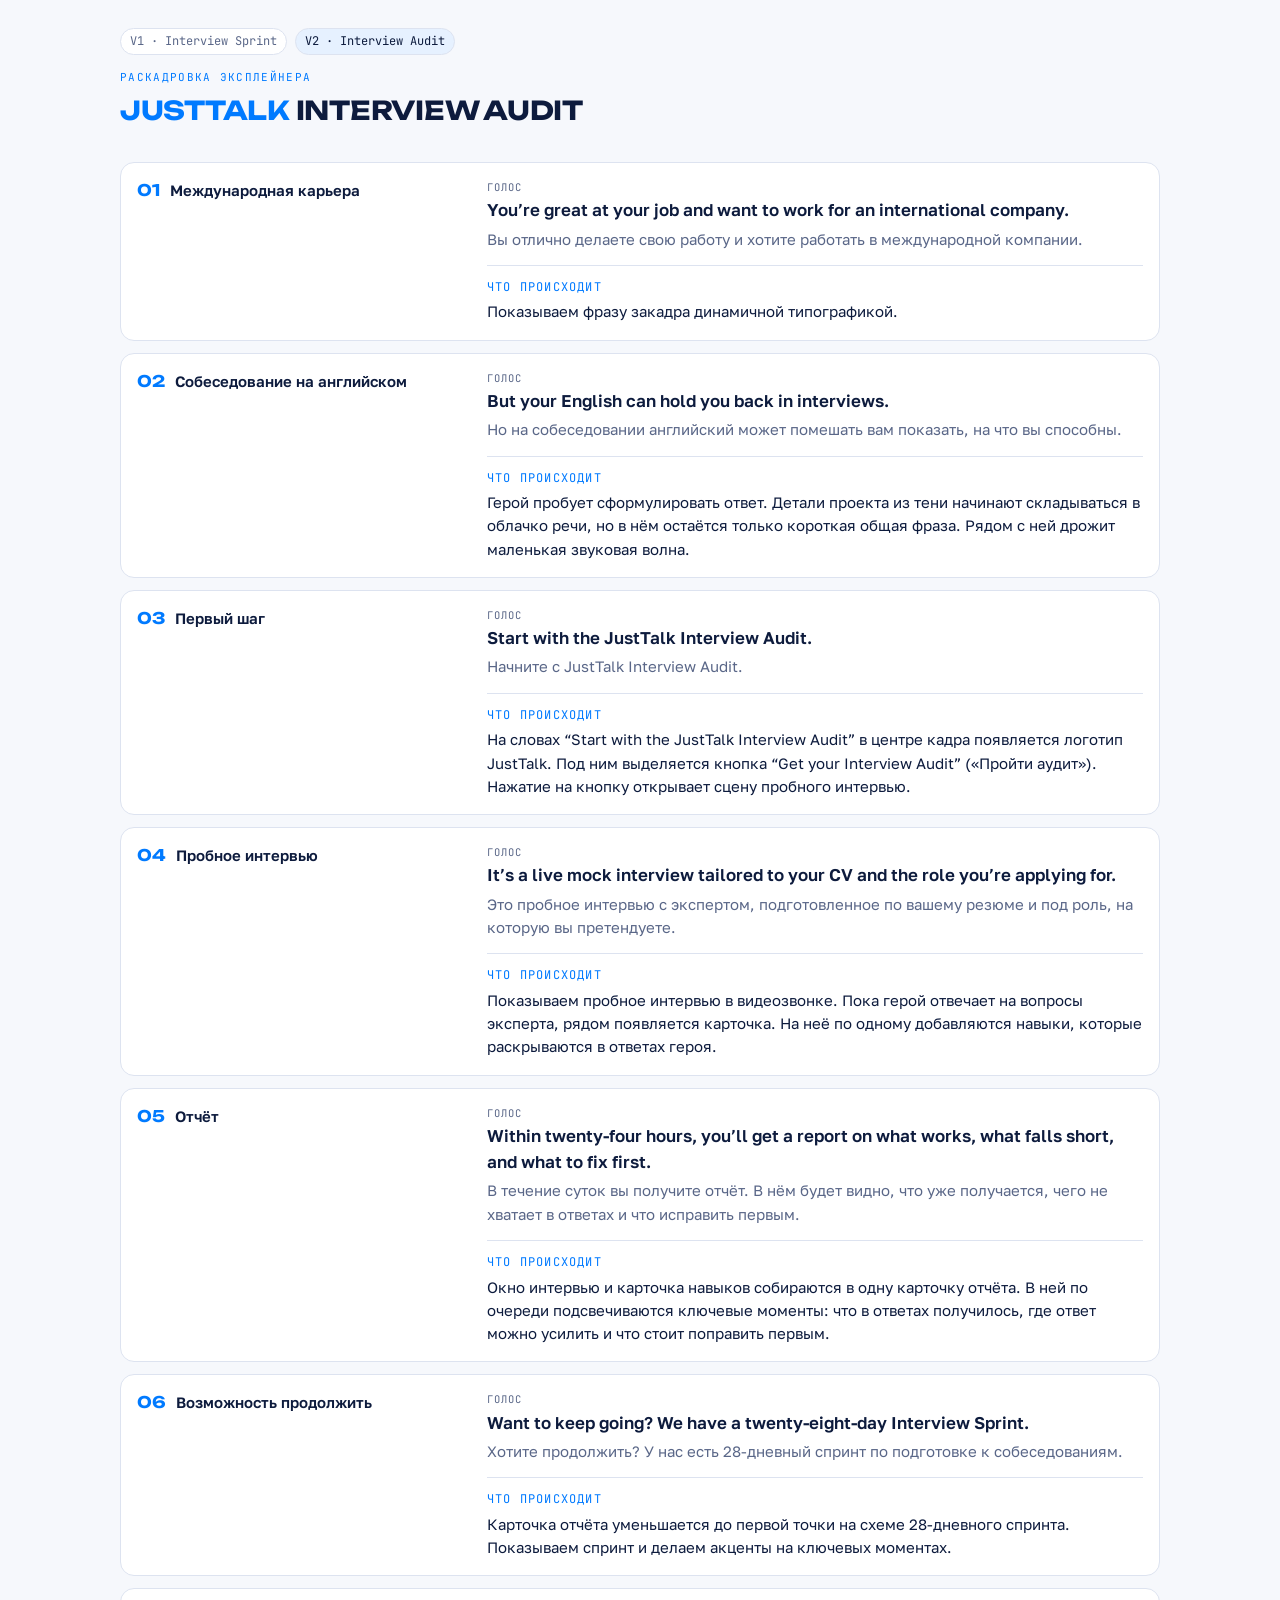
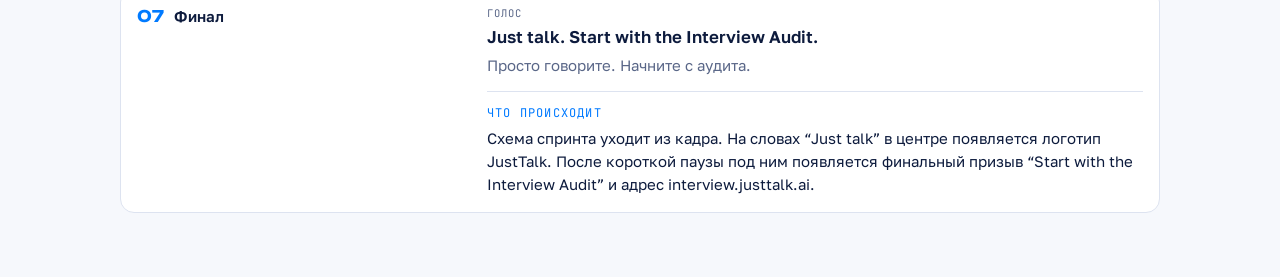
==== v2/index.html @ e2bbbdbb "Keep the original opening with a typography-only direction" ====
<!doctype html>
<html lang="ru">
<head>
  <meta charset="utf-8">
  <meta name="viewport" content="width=device-width, initial-scale=1">
  <meta name="description" content="Вторая версия раскадровки эксплейнера JustTalk Interview Audit. Семь сцен с закадром, переводом и описанием действия в кадре.">
  <title>JustTalk Interview Audit · Раскадровка V2</title>
  <link rel="icon" href="../favicon.svg" type="image/svg+xml">
  <link rel="apple-touch-icon" href="../apple-touch-icon.png">
  <link rel="preconnect" href="https://fonts.googleapis.com">
  <link rel="preconnect" href="https://fonts.gstatic.com" crossorigin>
  <link rel="stylesheet" href="https://fonts.googleapis.com/css2?family=Unbounded:wght@500;700&amp;family=Golos+Text:wght@400;500;600&amp;family=JetBrains+Mono:wght@400;600&amp;display=swap">
  <link rel="stylesheet" href="../styles.css">
  <style>
    header.top { margin-bottom: 32px; }
    .versions { display: flex; flex-wrap: wrap; gap: 8px; }
    .versions a { text-decoration: none; }
    .versions a:hover { color: var(--brand); text-decoration: underline; }
    .versions [aria-current="page"] { background: var(--brand-soft); color: var(--ink); }
    .versions a:focus-visible { outline: 2px solid var(--brand); outline-offset: 3px; }
    .scene { grid-template-columns: minmax(200px, 1fr) minmax(0, 2fr); }
    .scene .tc .name { display: block; font-family: var(--body); font-size: 15px; }
    .vo { font-size: 17px; }
    .ru { font-size: 15px; margin-top: 4px; }
    .action { display: grid; gap: 4px; margin-top: 14px; border-top: 1px solid var(--line); padding-top: 12px; }
    .action .lbl { color: var(--brand); font-size: 12px; margin-bottom: 0; }
    @media (max-width: 640px) {
      .scene { grid-template-columns: 1fr; gap: 10px; }
    }
  </style>
</head>
<body>
  <div class="wrap">
    <header class="top">
      <nav class="versions" aria-label="Версии раскадровки">
        <a class="chip" href="../index.html">V1 · Interview Sprint</a>
        <span class="chip" aria-current="page">V2 · Interview Audit</span>
      </nav>
      <div class="title">
        <p class="eyebrow">Раскадровка эксплейнера</p>
        <h1><span class="accent">JUSTTALK</span> INTERVIEW AUDIT</h1>
      </div>
    </header>

    <main class="scenes" aria-label="Сцены и закадровый текст">
      <article class="scene">
        <div class="tc"><span class="n">01</span><h2 class="name">Международная карьера</h2></div>
        <div>
          <p class="lbl">Голос</p>
          <p class="vo" lang="en">You’re great at your job and want to work for an international company.</p>
          <p class="ru">Вы отлично делаете свою работу и хотите работать в международной компании.</p>
          <div class="action">
            <p class="lbl">Что происходит</p>
            <p>Показываем фразу закадра динамичной типографикой.</p>
          </div>
        </div>
      </article>
      <article class="scene">
        <div class="tc"><span class="n">02</span><h2 class="name">Собеседование на английском</h2></div>
        <div>
          <p class="lbl">Голос</p>
          <p class="vo" lang="en">But your English can hold you back in interviews.</p>
          <p class="ru">Но на собеседовании английский может помешать вам показать, на что вы способны.</p>
          <div class="action">
            <p class="lbl">Что происходит</p>
            <p>Герой пробует сформулировать ответ. Детали проекта из тени начинают складываться в облачко речи, но в нём остаётся только короткая общая фраза. Рядом с ней дрожит маленькая звуковая волна.</p>
          </div>
        </div>
      </article>
      <article class="scene">
        <div class="tc"><span class="n">03</span><h2 class="name">Первый шаг</h2></div>
        <div>
          <p class="lbl">Голос</p>
          <p class="vo" lang="en">Start with the JustTalk Interview Audit.</p>
          <p class="ru">Начните с JustTalk Interview Audit.</p>
          <div class="action">
            <p class="lbl">Что происходит</p>
            <p>На словах <span lang="en">“Start with the JustTalk Interview Audit”</span> в центре кадра появляется логотип JustTalk. Под ним выделяется кнопка <span lang="en">“Get your Interview Audit”</span> («Пройти аудит»). Нажатие на кнопку открывает сцену пробного интервью.</p>
          </div>
        </div>
      </article>
      <article class="scene">
        <div class="tc"><span class="n">04</span><h2 class="name">Пробное интервью</h2></div>
        <div>
          <p class="lbl">Голос</p>
          <p class="vo" lang="en">It’s a live mock interview tailored to your CV and the role you’re applying for.</p>
          <p class="ru">Это пробное интервью с экспертом, подготовленное по вашему резюме и под роль, на которую вы претендуете.</p>
          <div class="action">
            <p class="lbl">Что происходит</p>
            <p>Показываем пробное интервью в видеозвонке. Пока герой отвечает на вопросы эксперта, рядом появляется карточка. На неё по одному добавляются навыки, которые раскрываются в ответах героя.</p>
          </div>
        </div>
      </article>
      <article class="scene">
        <div class="tc"><span class="n">05</span><h2 class="name">Отчёт</h2></div>
        <div>
          <p class="lbl">Голос</p>
          <p class="vo" lang="en">Within twenty-four hours, you’ll get a report on what works, what falls short, and what to fix first.</p>
          <p class="ru">В течение суток вы получите отчёт. В нём будет видно, что уже получается, чего не хватает в ответах и что исправить первым.</p>
          <div class="action">
            <p class="lbl">Что происходит</p>
            <p>Окно интервью и карточка навыков собираются в одну карточку отчёта. В ней по очереди подсвечиваются ключевые моменты: что в ответах получилось, где ответ можно усилить и что стоит поправить первым.</p>
          </div>
        </div>
      </article>
      <article class="scene">
        <div class="tc"><span class="n">06</span><h2 class="name">Возможность продолжить</h2></div>
        <div>
          <p class="lbl">Голос</p>
          <p class="vo" lang="en">Want to keep going? We have a twenty-eight-day Interview Sprint.</p>
          <p class="ru">Хотите продолжить? У нас есть 28-дневный спринт по подготовке к собеседованиям.</p>
          <div class="action">
            <p class="lbl">Что происходит</p>
            <p>Карточка отчёта уменьшается до первой точки на схеме 28-дневного спринта. Показываем спринт и делаем акценты на ключевых моментах.</p>
          </div>
        </div>
      </article>
      <article class="scene">
        <div class="tc"><span class="n">07</span><h2 class="name">Финал</h2></div>
        <div>
          <p class="lbl">Голос</p>
          <p class="vo" lang="en">Just talk. Start with the Interview Audit.</p>
          <p class="ru">Просто говорите. Начните с аудита.</p>
          <div class="action">
            <p class="lbl">Что происходит</p>
            <p>Схема спринта уходит из кадра. На словах <span lang="en">“Just talk”</span> в центре появляется логотип JustTalk. После короткой паузы под ним появляется финальный призыв <span lang="en">“Start with the Interview Audit”</span> и адрес <span lang="en">interview.justtalk.ai</span>.</p>
          </div>
        </div>
      </article>
    </main>
  </div>
</body>
</html>
---- styles.css ----
/* Layout: panels stacked on one page (common, then one per variant); scenes are a vertical timeline of cards with a ref slot each */
:root{
  --bg:#f6f8fc; --surface:#ffffff; --ink:#0d1b3d; --muted:#5a6788; --line:#dde3f0;
  --brand:#007aff; --brand-soft:#e6f1ff; --navy:#0a1f4d; --slot:#f0f4fb; --frame-dark:#101828; --frame-avatar:#35405a; --on-brand:#ffffff; --live:#ff3b30;
  --display:"Unbounded","Golos Text",system-ui,sans-serif;
  --body:"Golos Text",system-ui,-apple-system,"Segoe UI",sans-serif;
  --mono:"JetBrains Mono",ui-monospace,Menlo,Consolas,monospace;
}
@media (prefers-color-scheme: dark){:root:not([data-theme="light"]){
  --bg:#0a1124; --surface:#111a33; --ink:#e8eefc; --muted:#94a3c4; --line:#22304f;
  --brand:#3d9bff; --brand-soft:#132a52; --navy:#c9dbff; --slot:#0e1730; --frame-dark:#060b18; --frame-avatar:#2c3852; --on-brand:#ffffff; color-scheme:dark}}
:root[data-theme="dark"]{
  --bg:#0a1124; --surface:#111a33; --ink:#e8eefc; --muted:#94a3c4; --line:#22304f;
  --brand:#3d9bff; --brand-soft:#132a52; --navy:#c9dbff; --slot:#0e1730; --frame-dark:#060b18; --frame-avatar:#2c3852; --on-brand:#ffffff; color-scheme:dark}
*{box-sizing:border-box}
body{background:var(--bg);color:var(--ink);font-family:var(--body);font-size:15px;line-height:1.55;margin:0}
.wrap{max-width:1080px;margin:0 auto;padding-inline:20px;padding-block:28px 64px}
h1,h2,h3{font-family:var(--display);text-wrap:balance;margin:0;color:var(--ink)}
h1{font-size:clamp(20px,3vw,26px);font-weight:700;letter-spacing:-.01em}
h2{font-size:20px;font-weight:700}
h3{font-size:15px;font-weight:500}
p{margin:0}
.eyebrow{font-family:var(--mono);font-size:11px;letter-spacing:.12em;text-transform:uppercase;color:var(--brand)}
.muted{color:var(--muted)}
header.top{display:grid;gap:14px;margin-bottom:96px}
.title{display:grid;gap:4px}
h1 .accent{color:var(--brand)}
.links{justify-self:start}
.links summary{cursor:pointer;font-weight:500;font-size:14px;color:var(--brand)}
.links summary:focus-visible{outline:2px solid var(--brand);outline-offset:2px}
.links ul{margin:8px 0 0;padding-left:18px;display:grid;gap:6px}
.links a{color:var(--ink)}
.links a:hover{color:var(--brand)}
.logo{display:block;height:20px;width:auto;overflow:visible;margin-bottom:28px}
.logo .ink{fill:var(--ink)}
.logo .brand{fill:var(--brand);transform-box:fill-box;transform-origin:center}
.logo .brand.play{animation:eq-short 1.1s ease-in-out infinite}
.logo .brand ~ .brand.play{animation-name:eq-tall;animation-delay:.15s}
.logo .brand ~ .brand ~ .brand.play{animation-name:eq-short;animation-delay:.3s}
@keyframes eq-short{0%,100%{transform:scaleY(1)}50%{transform:scaleY(1.5)}}
@keyframes eq-tall{0%,100%{transform:scaleY(1)}50%{transform:scaleY(.5)}}
@media (prefers-reduced-motion: reduce){.logo .brand.play{animation:none}}
.meta{display:flex;flex-wrap:wrap;gap:8px}
.chip{font-family:var(--mono);font-size:12px;padding:3px 9px;border:1px solid var(--line);border-radius:999px;background:var(--surface);color:var(--muted)}
#panels{display:grid;gap:96px}
.panel:not(#p-common) .intro h2{color:var(--brand)}
.group{font-size:clamp(20px,3vw,26px)}
.boards{margin-bottom:-40px}
audio{display:block;width:100%}
.panel{display:grid;gap:22px}
.intro{display:grid;gap:10px;max-width:70ch}
.cols{display:grid;grid-template-columns:repeat(auto-fit,minmax(min(280px,100%),1fr));gap:14px} /* min(…,100%): на узком экране колонка не шире контейнера */
.box{background:var(--surface);border:1px solid var(--line);border-radius:14px;padding:18px;display:grid;gap:10px;min-width:0;align-content:start}
.box ul,.intro ul{margin:0;padding-left:18px;display:grid;gap:6px}
.box ul{gap:22px}
.swatches{display:flex;flex-wrap:wrap;gap:10px}
.sw{display:grid;gap:4px;font-family:var(--mono);font-size:11px;color:var(--muted)}
.sw b{display:block;width:64px;height:40px;border-radius:8px;border:1px solid var(--line)}
/* Образцы градиентов: размытые цветовые пятна (--a…--d) на базовом цвете (--e), медленный дрейф и зерно поверх */
.grads{display:grid;grid-template-columns:repeat(2,minmax(0,1fr));gap:12px}
.gsw{display:grid;gap:6px;font-family:var(--mono);font-size:11px;color:var(--muted)}
.grad{display:block;position:relative;overflow:hidden;aspect-ratio:16/10;border-radius:12px;border:1px solid var(--line);background:var(--e)}
.grad::before{content:"";position:absolute;inset:-35%;background:radial-gradient(circle at 22% 22%,var(--a),transparent 52%),radial-gradient(circle at 80% 18%,var(--b),transparent 50%),radial-gradient(circle at 16% 84%,var(--c),transparent 52%),radial-gradient(circle at 84% 80%,var(--d),transparent 50%);animation:grad-drift 4s ease-in-out infinite alternate}
.grad::after{content:"";position:absolute;inset:0;background-image:url("data:image/svg+xml,%3Csvg xmlns='http://www.w3.org/2000/svg' width='160' height='160'%3E%3Cfilter id='n'%3E%3CfeTurbulence type='fractalNoise' baseFrequency='0.9' numOctaves='2' stitchTiles='stitch'/%3E%3CfeColorMatrix values='0 0 0 0 0 0 0 0 0 0 0 0 0 0 0 0 0 0 0.55 0'/%3E%3C/filter%3E%3Crect width='100%25' height='100%25' filter='url(%23n)'/%3E%3C/svg%3E");mix-blend-mode:overlay;opacity:.55}
.gsw:nth-child(2) .grad::before{animation-delay:-1s}.gsw:nth-child(3) .grad::before{animation-delay:-2s}.gsw:nth-child(4) .grad::before{animation-delay:-3s}
@keyframes grad-drift{0%{transform:translate(-10%,-7%) rotate(-6deg) scale(1)}50%{transform:translate(9%,6%) rotate(18deg) scale(1.18)}100%{transform:translate(-5%,11%) rotate(-16deg) scale(1.08)}}
@media (prefers-reduced-motion: reduce){.grad::before{animation:none}}
pre.code{margin:0;font-family:var(--mono);font-size:12px;white-space:pre-wrap;word-break:break-word;background:var(--slot);border:1px solid var(--line);border-radius:10px;padding:12px;color:var(--ink)}
.scenes{display:grid;gap:12px}
.scene{display:grid;grid-template-columns:minmax(0,320px) minmax(0,1fr);gap:22px;background:var(--surface);border:1px solid var(--line);border-radius:14px;padding:16px}
/* пока скрыто: название сцены под кадром и блок «Что происходит» (данные остались в data.js — вернуть, убрав эту строку) */
.scene .tc .name,.scene .vis{display:none}
.shot{display:grid;gap:10px;align-content:start}
.tc{display:flex;gap:10px;align-items:baseline}
.tc .n{font-family:var(--display);font-size:16px;font-weight:700;color:var(--brand);line-height:1}
.tc .name{font-size:13px;font-weight:600;color:var(--ink)}
.body{display:grid;gap:10px;min-width:0}
.vo{font-weight:600;font-size:15.5px}
.vo.silent{font-weight:400;color:var(--muted);font-style:italic}
.ru{color:var(--muted);font-size:13.5px}
.lbl{font-family:var(--mono);font-size:10.5px;letter-spacing:.1em;text-transform:uppercase;color:var(--muted);margin-bottom:2px}
/* пункт с тремя плашками календаря — на всю ширину блока, плашки в ряд; остальные пункты по три в ряд без пустот */
.els > .wide{grid-column:1/-1}
.els > .wide > p{max-width:70ch}
.cal-plates{display:grid;grid-template-columns:repeat(auto-fit,minmax(min(240px,100%),1fr));gap:12px;margin-top:14px}
.cal-plates .demo{margin-top:0;height:220px}
.els{counter-reset:el;gap:44px 36px;margin-top:18px}
.box:has(.els){padding:28px 28px 34px}
.els .lbl{counter-increment:el;font-size:12px;font-weight:600;color:var(--brand);margin-bottom:12px}
.els .lbl::before{content:counter(el,decimal-leading-zero);color:var(--brand);margin-right:8px}
.ost{display:inline-block;background:var(--brand-soft);color:var(--ink);border-radius:6px;padding:2px 8px;font-size:13.5px;font-weight:500}
.ref{display:grid;grid-template-columns:repeat(auto-fill,minmax(120px,1fr));gap:8px;color:var(--muted)}
.ref img{border-radius:8px;width:100%;height:auto;display:block}
.ref figure{margin:0;display:grid;gap:4px}
.ref figcaption{font-size:11.5px}
.hl{color:var(--brand);font-weight:600}
.note{font-size:13px;color:var(--muted);border-left:3px solid var(--brand);padding-left:10px}
@media (max-width:760px){
  .box:has(.els){padding:20px 16px 26px}
  .cur-demo .stage-wrap{max-width:calc(100% - 28px)} /* наклонённое 3D-окно не вылезает за край узкой плашки */
  .scene{grid-template-columns:1fr}
}
/* Живые примеры в блоке сквозных элементов (app.js): эквалайзер-конструктор и календарь → плитки */
.demo{margin-top:14px;height:110px;border-radius:10px;border:1px solid var(--line);background:radial-gradient(120% 90% at 12% 0%,var(--brand-soft),transparent 62%),var(--slot);display:grid;place-items:center}
.demo svg{width:100%;max-width:240px;height:auto;overflow:visible}
.demo{position:relative;overflow:hidden}
.demo-tag{position:absolute;top:8px;left:10px;font-family:var(--mono);font-size:10px;letter-spacing:.08em;color:var(--muted)}
.cal3d-demo{height:170px}
.calbook-demo{height:230px}
.cal3d-demo canvas,.calbook-demo canvas{position:absolute;inset:0;width:100%;height:100%;display:block}
.eq-demo{overflow:hidden}.eq-demo rect{fill:var(--brand)}
/* плашки на живом градиенте с шумом, как в палитре: белый эквалайзер на розово-синем, кинетический текст на голубом, курсор на мятном */
.demo-grad{position:relative;overflow:hidden;background:var(--e);border-color:transparent}
.demo-grad::before{content:"";position:absolute;inset:-35%;background:radial-gradient(circle at 22% 22%,var(--a),transparent 52%),radial-gradient(circle at 80% 18%,var(--b),transparent 50%),radial-gradient(circle at 16% 84%,var(--c),transparent 52%),radial-gradient(circle at 84% 80%,var(--d),transparent 50%);animation:grad-drift 4s ease-in-out infinite alternate}
.demo-grad::after{content:"";position:absolute;inset:0;background-image:url("data:image/svg+xml,%3Csvg xmlns='http://www.w3.org/2000/svg' width='160' height='160'%3E%3Cfilter id='n'%3E%3CfeTurbulence type='fractalNoise' baseFrequency='0.9' numOctaves='2' stitchTiles='stitch'/%3E%3CfeColorMatrix values='0 0 0 0 0 0 0 0 0 0 0 0 0 0 0 0 0 0 0.55 0'/%3E%3C/filter%3E%3Crect width='100%25' height='100%25' filter='url(%23n)'/%3E%3C/svg%3E");mix-blend-mode:overlay;opacity:.55}
/* градиент под содержимым (z-index -1 внутри изолированной плашки), шум — поверх всего, включая курсор; белое чуть прозрачное — вплавлено в градиент; акценты и зачёркивание — фирменный синий (чёрный на голубом смотрелся грубо) */
.demo-grad{isolation:isolate}.demo-grad::before{z-index:-1}.eq-demo.demo-grad rect{fill:#fff;fill-opacity:.85}
.demo-grad .kt{color:rgba(255,255,255,.92)}.demo-grad .kt .acc{color:var(--brand)}.demo-grad .kt .ln.strike::after{background:var(--brand)}
@media (prefers-reduced-motion: reduce){.demo-grad::before{animation:none}}
.cal-demo .c-empty{fill:var(--line)}.cal-demo .c-prac{fill:var(--brand);fill-opacity:.35}.cal-demo .c-coach{fill:var(--brand);fill-opacity:.65}.cal-demo .c-mock{fill:var(--brand)}
/* шарик-отметка: белый с синей обводкой и мягким синим свечением — заметен и на светлых, и на синих плитках */
.cal-demo .trail{fill:var(--brand);fill-opacity:.45}
.cal-demo circle{fill:var(--on-brand);stroke:var(--brand);stroke-width:1.3;filter:drop-shadow(0 0 2.5px color-mix(in srgb,var(--brand) 70%,transparent)) drop-shadow(0 1px 1px color-mix(in srgb,var(--ink) 30%,transparent))}
.cal-demo text{font-family:var(--body);font-weight:700;fill:var(--brand)}
/* Реальный коуч: окно звонка, где у коуча включается «живое видео», курсор раскрывает его на всё окно, затем всё возвращается (app.js) */
.coach-demo{height:200px;padding:14px}
.cw{width:100%;max-width:300px;background:var(--surface);border:1px solid var(--line);border-radius:12px;padding:8px;display:grid;gap:8px;box-shadow:0 6px 18px color-mix(in srgb,var(--ink) 10%,transparent)}
.cw-head{display:flex;align-items:center;gap:2px;font-size:10px;color:var(--muted)}
.cw-head i{width:3px;height:6px;border-radius:2px;background:var(--brand)}.cw-head i:nth-child(2){height:10px}
.cw-head span{margin-left:6px;padding-left:6px;border-left:1px solid var(--line)}
.cw-tiles{display:flex;gap:6px;height:118px;transition:gap .7s}
.cw-tile{position:relative;flex:1 1 0;min-width:0;border-radius:8px;background:var(--frame-dark);overflow:hidden;display:grid;place-items:center;transition:flex-grow .7s cubic-bezier(.65,0,.35,1),opacity .5s}
.cw .av{width:32px;height:32px;border-radius:50%;background:var(--frame-avatar);color:var(--on-brand);display:grid;place-items:center;font:600 13px var(--body);transition:opacity .45s,transform .45s}
.cw .nm{position:absolute;left:6px;bottom:6px;font:600 9px var(--body);color:var(--on-brand);display:flex;align-items:center;gap:4px;padding:2px 6px;border-radius:999px;background:color-mix(in srgb,var(--frame-dark) 55%,transparent)}
.cw .video{position:absolute;inset:0;aspect-ratio:auto;border:0;border-radius:0;opacity:0;transition:opacity .6s}
.cw .sil{position:absolute;left:50%;bottom:0;width:62%;max-width:120px;transform:translateX(-50%);fill:var(--frame-dark);fill-opacity:.55;opacity:0;transition:opacity .6s}
.cw .sil .head{transform-box:fill-box;transform-origin:50% 100%;animation:nod 2.6s ease-in-out infinite}
@keyframes nod{0%,100%{transform:translateY(0) rotate(0)}30%{transform:translateY(1.5px) rotate(-3deg)}60%{transform:translateY(-.5px) rotate(2deg)}}
.cw .live{position:absolute;top:6px;right:6px;font:600 8px var(--mono);letter-spacing:.06em;color:var(--on-brand);padding:2px 6px;border-radius:999px;background:color-mix(in srgb,var(--frame-dark) 55%,transparent);opacity:0;transition:opacity .45s}
.cw .live::before{content:"";display:inline-block;width:5px;height:5px;border-radius:50%;background:var(--live);margin-right:4px;vertical-align:1px;animation:blink 1.2s steps(2,start) infinite}
@keyframes blink{50%{opacity:.25}}
.cw .talk{display:inline-flex;gap:1.5px;align-items:flex-end;height:8px}
.cw .talk b{width:2px;height:8px;border-radius:1px;background:var(--on-brand);transform:scaleY(.3);transform-origin:bottom}
.cw .shot{position:absolute;inset:0;width:100%;height:100%;object-fit:cover;opacity:0;transition:opacity .6s}
.cw .has-shot .video,.cw .has-shot .sil{display:none}
.coach-demo.on .coach .shot,.coach-demo.on .coach .video,.coach-demo.on .coach .sil,.coach-demo.on .coach .live{opacity:1}
.coach-demo.on .coach .av{opacity:0;transform:scale(.6)}
.coach-demo.on .talk b{animation:talk .7s ease-in-out infinite}.coach-demo.on .talk b:nth-child(2){animation-duration:.55s}.coach-demo.on .talk b:nth-child(3){animation-duration:.8s;animation-delay:-.3s}
@keyframes talk{0%,100%{transform:scaleY(.3)}50%{transform:scaleY(1)}}
.coach-demo.big .cw-tiles{gap:0}.coach-demo.big .you{flex-grow:.0001;opacity:0}
@media (prefers-reduced-motion: reduce){.cw .sil .head,.cw .live::before,.coach-demo.on .talk b{animation:none}}
/* Счётчики: крупное число прокручивается как одометр, под ним подпись и столько же точек/плиток/столбиков (app.js) */
.stat-demo{height:180px}
.stat{display:grid;justify-items:center;gap:8px}
.odo{display:flex;font:700 48px/1 var(--display);color:var(--brand);letter-spacing:-.02em}
.odo-col{display:block;width:.86em;height:1em;overflow:hidden;transition:width .5s cubic-bezier(.65,0,.35,1)}
.odo-col.off{width:0}
.odo .strip{display:flex;flex-direction:column;transition:transform .9s cubic-bezier(.65,0,.35,1)}
.odo .strip span{height:1em;text-align:center}
.stat-lbl{font:600 10.5px var(--mono);letter-spacing:.08em;text-transform:uppercase;color:var(--muted);transition:opacity .25s}
.stat-lbl.out{opacity:0}
.stat-dots{display:grid;gap:3px;justify-content:center;align-content:center;align-items:end;min-height:30px}
.stat-dots i{display:block;border-radius:50%;background:var(--brand);width:6px;height:6px;transform:scale(0);transition:transform .35s cubic-bezier(.34,1.56,.64,1)}
.stat-dots i.on{transform:scale(1)}
.stat-dots.tile i{width:7px;height:7px;border-radius:2px}
.stat-dots.bar i{width:9px;height:26px;border-radius:4.5px;transform-origin:bottom}
.stat-dots.dot i{width:11px;height:11px}
.stat-dots.wide i{width:34px;height:9px;border-radius:4.5px}
/* Человечек и тень: ярлыки опыта на тени гаснут, человечек растёт до тени, ярлыки переходят в его облачко (app.js) */
.shadow-demo{height:160px;place-items:end center}
.shadow-demo svg{max-width:300px;display:block}
/* руки человечка — линии: цвет обводки берём тот же, что у заливки группы (синий герой / тень) */
.arm{fill:none;stroke-linecap:round}.f-brand .arm{stroke:var(--brand)}.f-shadow .arm{stroke:var(--ink)}.f-mute .arm{stroke:var(--muted)}
.shadow-demo .cap{font-family:var(--mono);font-size:7px;font-weight:600;letter-spacing:.03em;fill:var(--muted)}
/* Курсор: наводится на строку (подсветка), нажимает Start (рябь), раскрывает карточку фокуса и указывает на неё (app.js) */
.cur-demo{height:220px;padding:16px;place-items:start center}
/* прозрачность — на обёртке, а не на 3D-сцене: в Safari opacity у элемента с preserve-3d «сплющивает» объём, и слои перещёлкиваются */
.cur-demo .stage-wrap{width:100%;max-width:260px;perspective:760px;opacity:0;will-change:opacity}
/* псевдо-3D: окно и карточка развёрнуты в пространстве; появление, покачивание, поворот на клике и нажатие кнопки считает JS по времени цикла */
.cur-demo .stage{width:100%;transform-style:preserve-3d;transform:rotateX(14deg) rotateY(-12deg) rotateZ(1.5deg);will-change:transform}
.ui{width:100%;background:var(--surface);border:1px solid var(--line);border-radius:12px;padding:10px 10px 6px;display:grid;gap:4px;transform-style:preserve-3d;box-shadow:0 2px 0 color-mix(in srgb,var(--line) 90%,var(--ink)),0 18px 30px -8px color-mix(in srgb,var(--ink) 22%,transparent)}
.ui-head{display:flex;justify-content:space-between;align-items:center;font:700 13px var(--body);color:var(--ink);padding:0 4px 4px}
.ui-prog{display:flex;gap:3px}.ui-prog i{width:14px;height:4px;border-radius:2px;background:var(--brand)}.ui-prog i:last-child{background:var(--line)}
.ui-row{display:flex;align-items:center;gap:8px;padding:6px 4px;border-radius:8px;background:var(--surface);transition:background .3s,transform .35s,box-shadow .35s}
.ui-row + .ui-row{border-top:1px solid var(--line)}
.ui-row .av{width:22px;height:22px;border-radius:50%;background:var(--frame-avatar);flex:none}
.ui-row .tx{display:grid;flex:1;min-width:0;line-height:1.25}.ui-row .tx b{font:600 11px var(--body);color:var(--ink)}.ui-row .tx small{font-size:9.5px;color:var(--muted)}
.ui-row .chk{width:18px;height:18px;border-radius:50%;background:var(--brand-soft);color:var(--brand);font-size:10px;display:grid;place-items:center}
.ui-row .go{font:600 10px var(--body);color:var(--on-brand);background:var(--brand);border-radius:6px;padding:5px 10px;transition:box-shadow .25s ease}
.cur-demo.hov1 .r1{background:var(--brand-soft);transform:translateZ(14px);box-shadow:0 10px 16px -6px color-mix(in srgb,var(--ink) 25%,transparent)}
.cur-demo.press1 .r1{transform:scale(.97);background:color-mix(in srgb,var(--brand-soft) 45%,var(--surface))} /* строка зажата вместе с курсором; на отпускании загорается и всплывает (hov1) */
.cur-demo.hov2 .go{box-shadow:0 4px 10px -2px color-mix(in srgb,var(--brand) 55%,transparent)}
.cur-demo .ring{position:absolute;left:0;top:0;width:30px;height:30px;margin:-15px 0 0 -15px;border-radius:50%;border:2px solid var(--brand);opacity:0;pointer-events:none;translate:var(--rx,0) var(--ry,0)}
.cur-demo.click .ring{animation:ripple .6s ease-out}
@keyframes ripple{0%{opacity:.8;transform:scale(.3)}100%{opacity:0;transform:scale(1.5)}}
.cur-demo .pop{position:absolute;left:50%;top:calc(100% - 6px);width:88%;transform-origin:50% 0;transform:translate(-50%,0) translateZ(26px) rotateX(-85deg);opacity:0;background:var(--surface);border:1px solid var(--line);border-radius:10px;padding:8px 10px;display:grid;gap:3px;box-shadow:0 8px 20px color-mix(in srgb,var(--ink) 12%,transparent);transition:opacity .35s,transform .6s cubic-bezier(.34,1.56,.64,1),border-color .3s}
.cur-demo .pop small{font:600 8.5px var(--mono);letter-spacing:.06em;color:var(--brand)}.cur-demo .pop span{font-size:10.5px;line-height:1.3;color:var(--ink)}
/* карточка откидывается уже приподнятой над окном (translateZ), иначе на полпути она пересекает плоскость окна
   и в Safari кнопка Start под ней мигает */
.cur-demo.open .pop{opacity:1;transform:translate(-50%,0) translateZ(26px) rotateX(0)}
/* уход карточки: не складывается обратно, а мягко опускается и растворяется; к исходному «сложенному» виду возвращается уже невидимой */
.cur-demo.leave .pop{opacity:0;transform:translate(-50%,10px) translateZ(26px) rotateX(0) scale(.95);transition:opacity .4s ease-in,transform .5s cubic-bezier(.4,0,1,1)}
/* клик: окно коротко «доворачивается» в пространстве и пружинит обратно, карточка фокуса откидывается вниз на шарнире */
.cur-demo.hov3 .pop{border-color:var(--brand)}
/* общий курсор плашек «Реальный коуч» и «Курсор» (.pcur): двигает JS (cursorRig в app.js); здесь вид — синий с мягким градиентом, белая обводка и тень */
.cur-demo .stage{position:relative}
.demo .pcur{max-width:none;position:absolute;left:0;top:0;width:28px;height:39px;transform-origin:1px 1px;opacity:0;transition:opacity .3s;filter:drop-shadow(0 6px 5px color-mix(in srgb,var(--ink) 35%,transparent));will-change:transform}
.pcur .cur-face{fill:url(#cur-g);stroke:var(--on-brand);stroke-width:1.2;stroke-linejoin:round}
.cur-on > .pcur{opacity:1}
@media (prefers-reduced-motion: reduce){.cur-demo.click .ring{animation:none}}
/* Кинетический текст: фразы из закадра собираются по словам в ритм голоса (app.js строит слова и подгоняет --fit под ширину плашки).
   Анимируются только transform и opacity — размытие (filter) на каждом слове давало подтормаживания, особенно в Safari */
.kt-demo{height:170px;padding:16px}
.kt-demo > .kt{grid-area:1/1} /* два слоя в одной ячейке: старая фраза уходит, новая проявляется поверх — без пустой паузы */
.kt{width:100%;display:grid;gap:4px;justify-items:center;text-align:center;font-family:var(--display);font-weight:700;color:var(--ink);font-size:calc(17px * var(--fit,1));line-height:1.15;letter-spacing:-.01em}
.kt .ln{position:relative;display:block;white-space:nowrap}
.kt .w{display:inline-block;margin:0 .14em;opacity:0;transform:translateY(.35em) scale(.98);animation:kt-in .75s cubic-bezier(.22,1,.36,1) both;animation-delay:calc(var(--i) * var(--step));will-change:transform,opacity}
.kt .acc{color:var(--brand)}
.kt .big{font-size:calc(46px * var(--fit,1));line-height:1;letter-spacing:-.03em}
.kt .mid{font-size:calc(32px * var(--fit,1));line-height:1;letter-spacing:-.02em}
.kt .big.w,.kt .mid.w{animation-name:kt-pop;animation-duration:.9s}
.kt .ln.strike::after{content:"";position:absolute;left:-4px;right:-4px;top:54%;height:3px;border-radius:2px;background:var(--brand);transform:scaleX(0);transform-origin:left;animation:kt-strike .5s cubic-bezier(.65,0,.35,1) both;animation-delay:calc(var(--n) * var(--step) + 350ms)}
.kt.out .w{animation:kt-out .5s cubic-bezier(.4,0,.2,1) both;animation-delay:calc(var(--i) * 30ms)} /* both: пока слово ждёт своей очереди, оно остаётся видимым, а не гаснет — это и было мигание */
.kt.out .ln.strike::after{animation:kt-fade .4s ease both}
@keyframes kt-fade{from{transform:scaleX(1);opacity:1}to{transform:scaleX(1);opacity:0}}
@keyframes kt-in{to{opacity:1;transform:none}}
@keyframes kt-pop{0%{opacity:0;transform:scale(.7)}55%{opacity:1;transform:scale(1.04)}100%{opacity:1;transform:none}}
@keyframes kt-out{from{opacity:1;transform:none}to{opacity:0;transform:translateY(-.3em)}}
@keyframes kt-strike{to{transform:scaleX(1)}}
@media (prefers-reduced-motion: reduce){.kt .w{animation:none;opacity:1;transform:none}.kt .ln.strike::after{animation:none;transform:scaleX(1)}}
/* Условные кадры (frames.js): классы заливок, обводок и текста внутри SVG */
.frame{display:block;width:100%;height:auto;border-radius:10px;border:1px solid var(--line);background:radial-gradient(120% 90% at 12% 0%,var(--brand-soft),transparent 62%),var(--slot)}
.frame text{font-family:var(--body)}
.ph-ring{fill:none;stroke:var(--muted);stroke-opacity:.35;stroke-width:2;stroke-dasharray:5 5}.ph-q{fill:var(--muted);fill-opacity:.45;font:700 40px var(--display)} /* заглушка скрытого кадра */
.f-ink{fill:var(--ink)}.f-brand{fill:var(--brand)}.f-soft{fill:var(--brand-soft)}.f-white{fill:var(--on-brand)}
.f-mute{fill:var(--muted);opacity:.4}.f-ghost{fill:var(--brand);opacity:.14}.f-shadow{fill:var(--ink);opacity:.13}
.f-card{fill:var(--surface);stroke:var(--line)}.f-ghostcard{fill:var(--surface);stroke:var(--line);opacity:.55}
.f-focus,.f-hl{fill:var(--brand-soft);stroke:var(--brand)}
.f-dark{fill:var(--frame-dark)}.f-avatar{fill:var(--frame-avatar)}
.f-tile{fill:var(--line)}.f-tile-on{fill:var(--brand);opacity:.4}.f-tag{fill:var(--surface);opacity:.85}
.f-head,.f-knob{fill:var(--surface);stroke:var(--brand);stroke-width:2}
.f-cursor{fill:var(--ink);stroke:var(--surface);stroke-width:1.2;stroke-linejoin:round}
.s-line{stroke:var(--line)}.s-brand{stroke:var(--brand)}
.s-arrow{stroke:var(--muted);fill:none;stroke-width:1.5;stroke-linecap:round;stroke-linejoin:round}
.t-ink{fill:var(--ink)}.t-mute{fill:var(--muted)}.t-brand{fill:var(--brand)}.t-on{fill:var(--on-brand)}
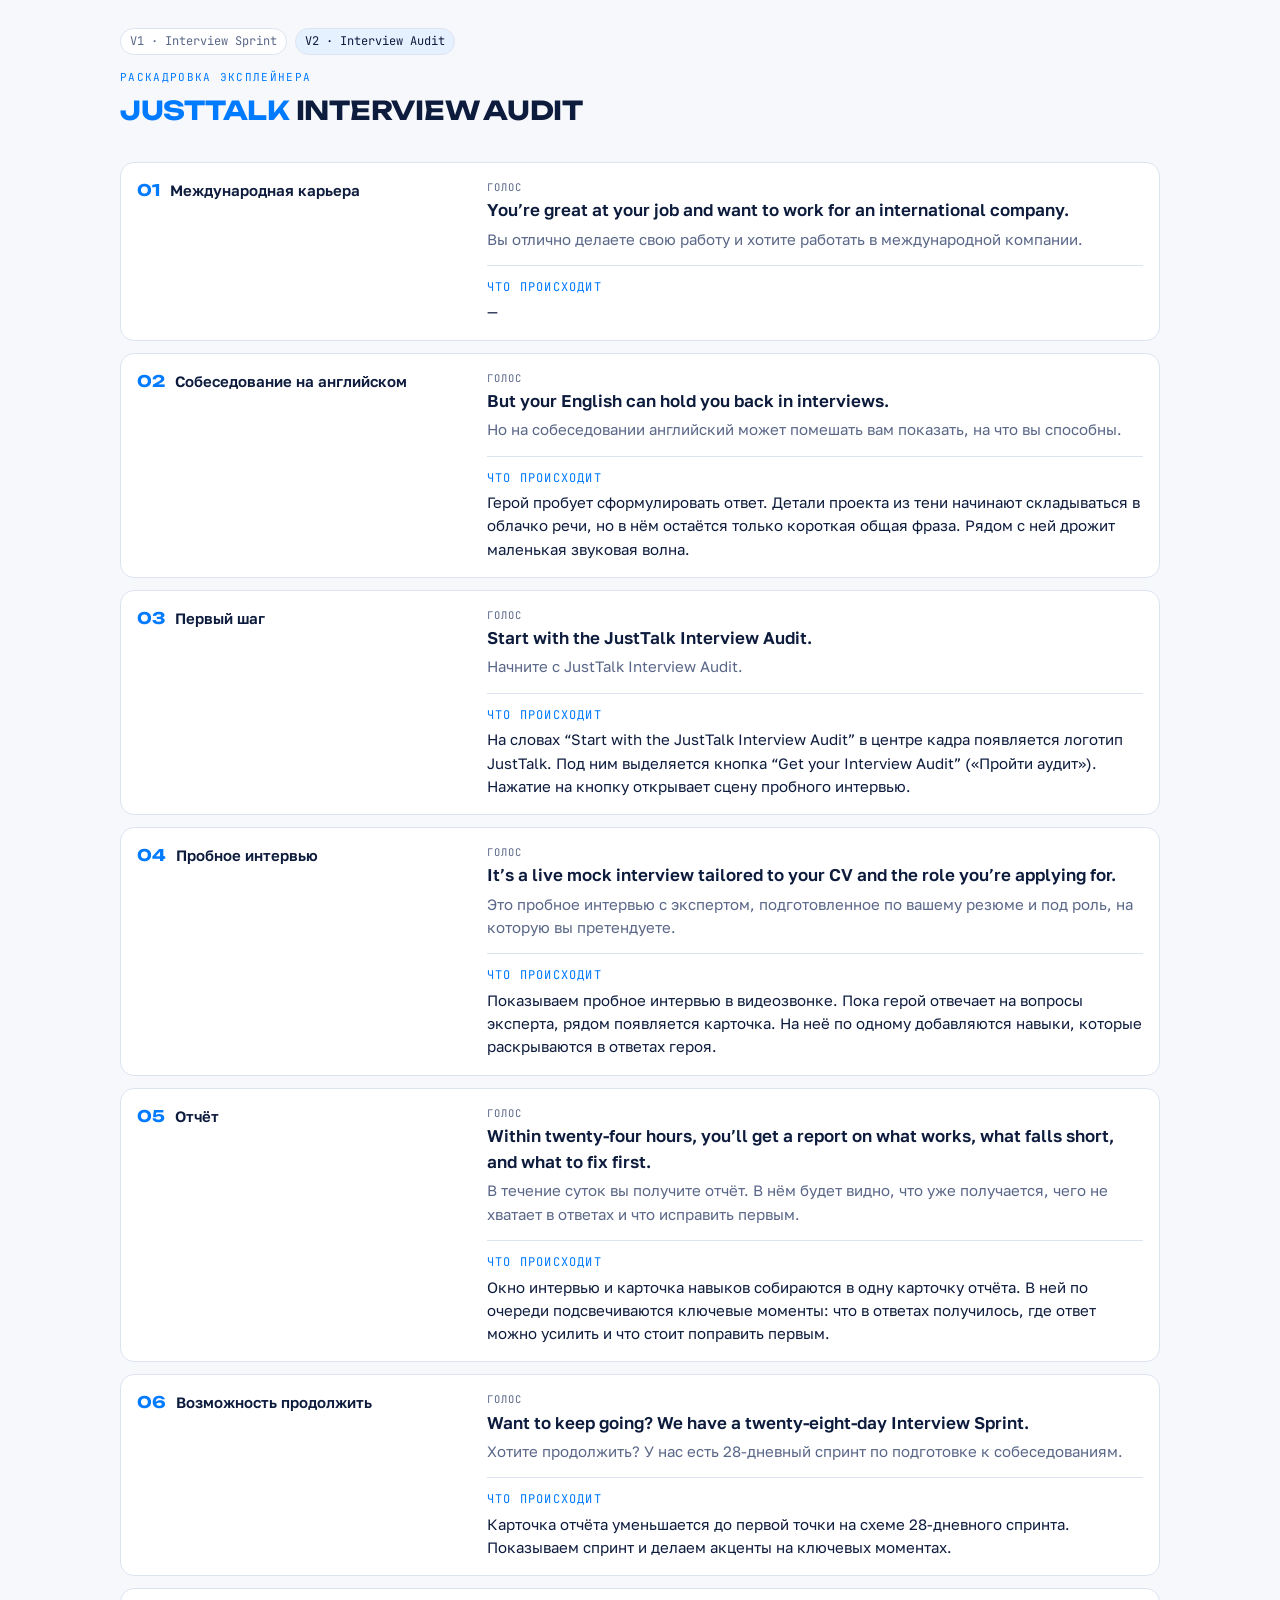
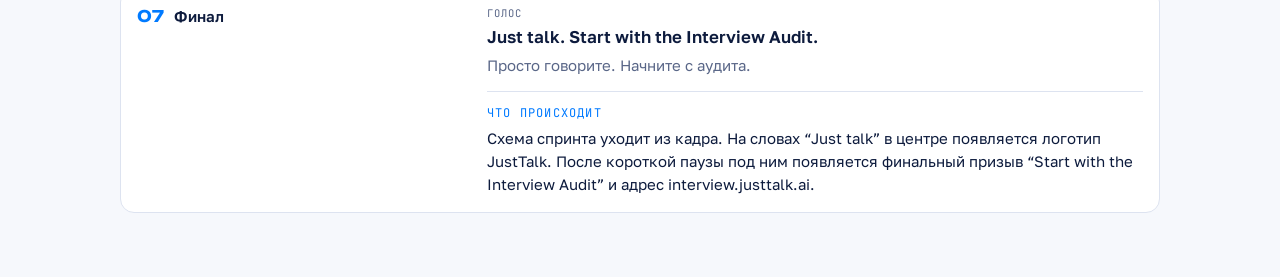
==== commit 85fddb41: "Leave the opening scene direction pending" ====
--- a/v2/index.html
+++ b/v2/index.html
@@ -51,7 +51,7 @@
           <p class="ru">Вы отлично делаете свою работу и хотите работать в международной компании.</p>
           <div class="action">
             <p class="lbl">Что происходит</p>
-            <p>Показываем фразу закадра динамичной типографикой.</p>
+            <p>—</p>
           </div>
         </div>
       </article>
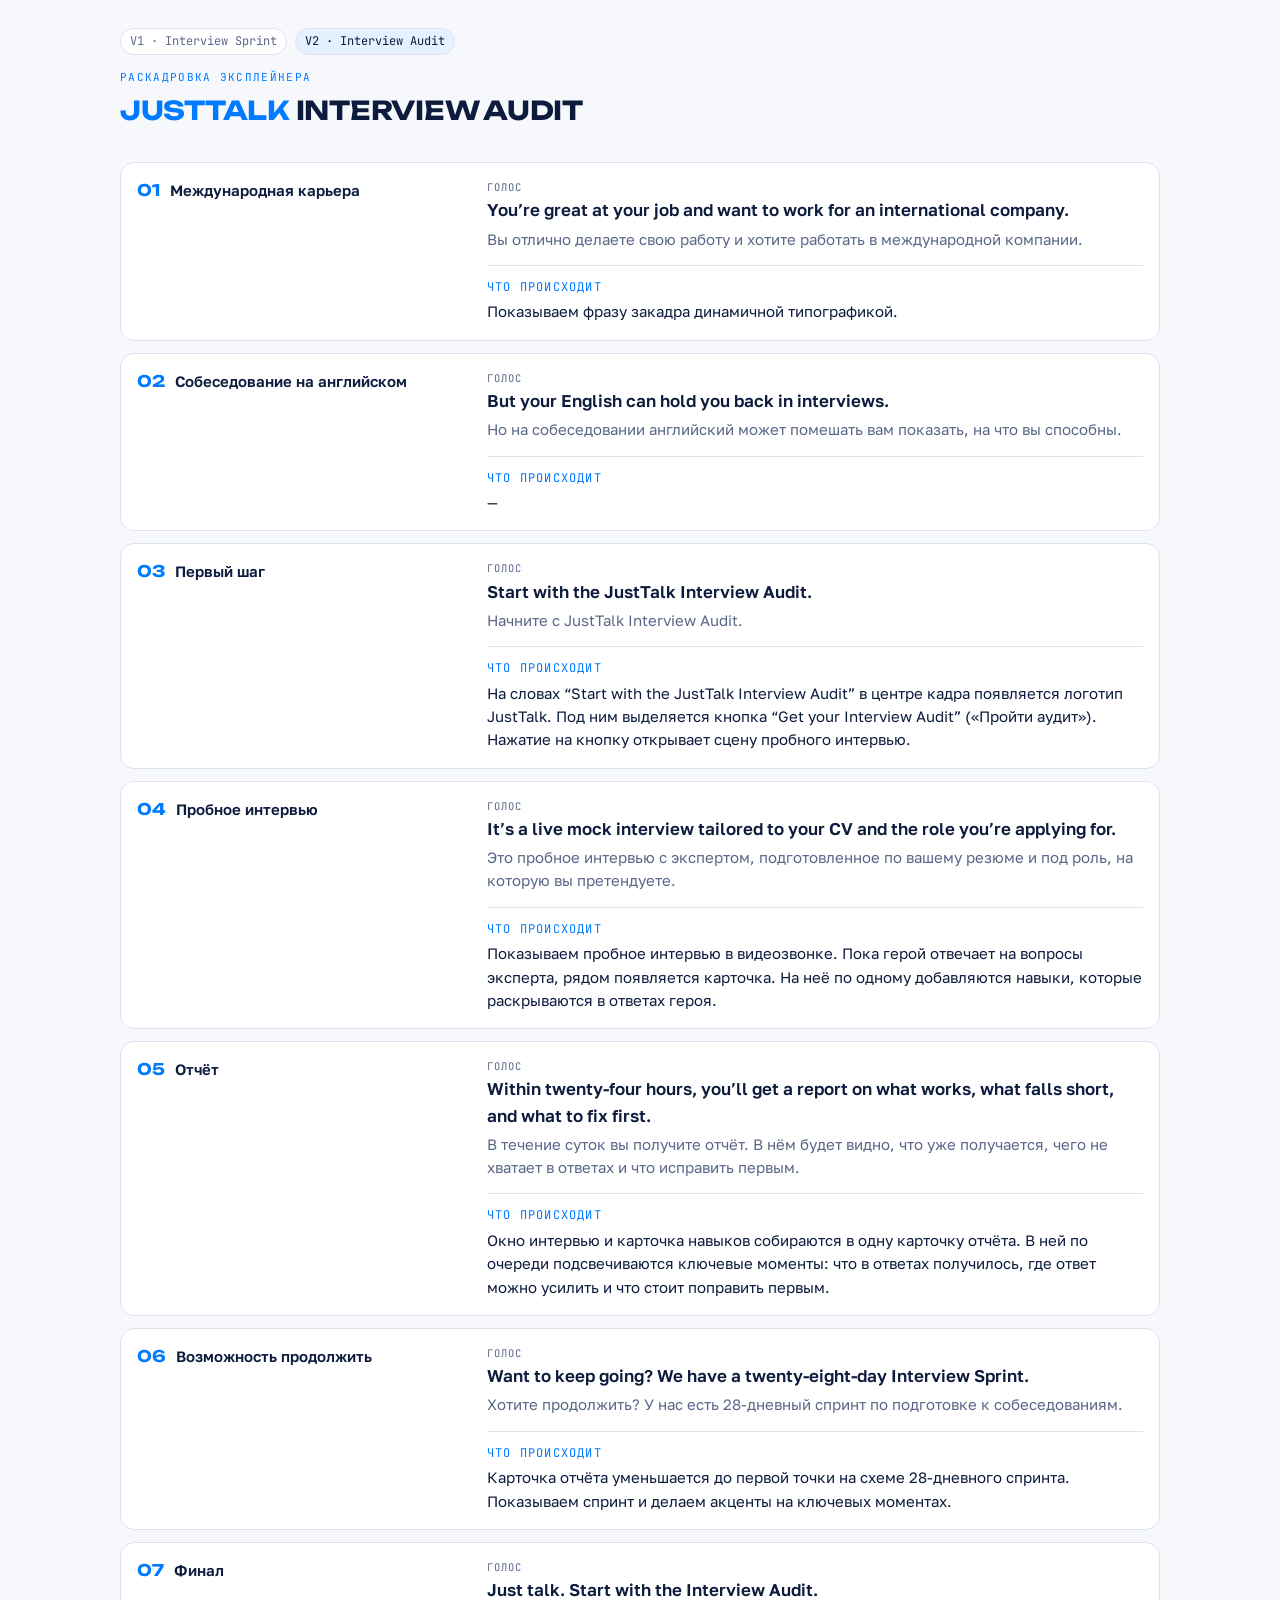
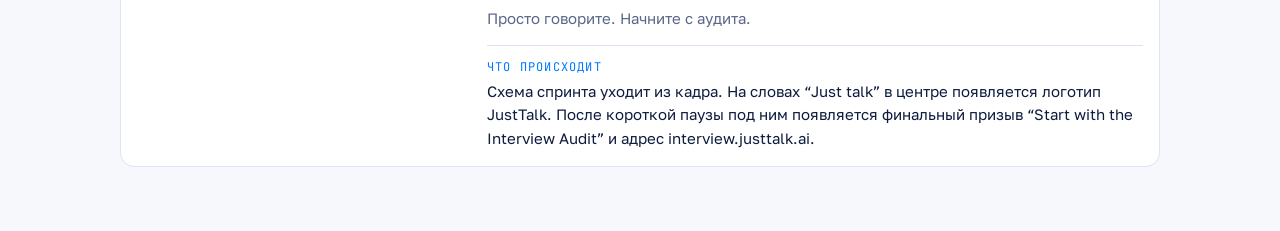
==== commit 43952886: "Move the storyboard placeholder to scene 02" ====
--- a/v2/index.html
+++ b/v2/index.html
@@ -51,7 +51,7 @@
           <p class="ru">Вы отлично делаете свою работу и хотите работать в международной компании.</p>
           <div class="action">
             <p class="lbl">Что происходит</p>
-            <p>—</p>
+            <p>Показываем фразу закадра динамичной типографикой.</p>
           </div>
         </div>
       </article>
@@ -63,7 +63,7 @@
           <p class="ru">Но на собеседовании английский может помешать вам показать, на что вы способны.</p>
           <div class="action">
             <p class="lbl">Что происходит</p>
-            <p>Герой пробует сформулировать ответ. Детали проекта из тени начинают складываться в облачко речи, но в нём остаётся только короткая общая фраза. Рядом с ней дрожит маленькая звуковая волна.</p>
+            <p>—</p>
           </div>
         </div>
       </article>
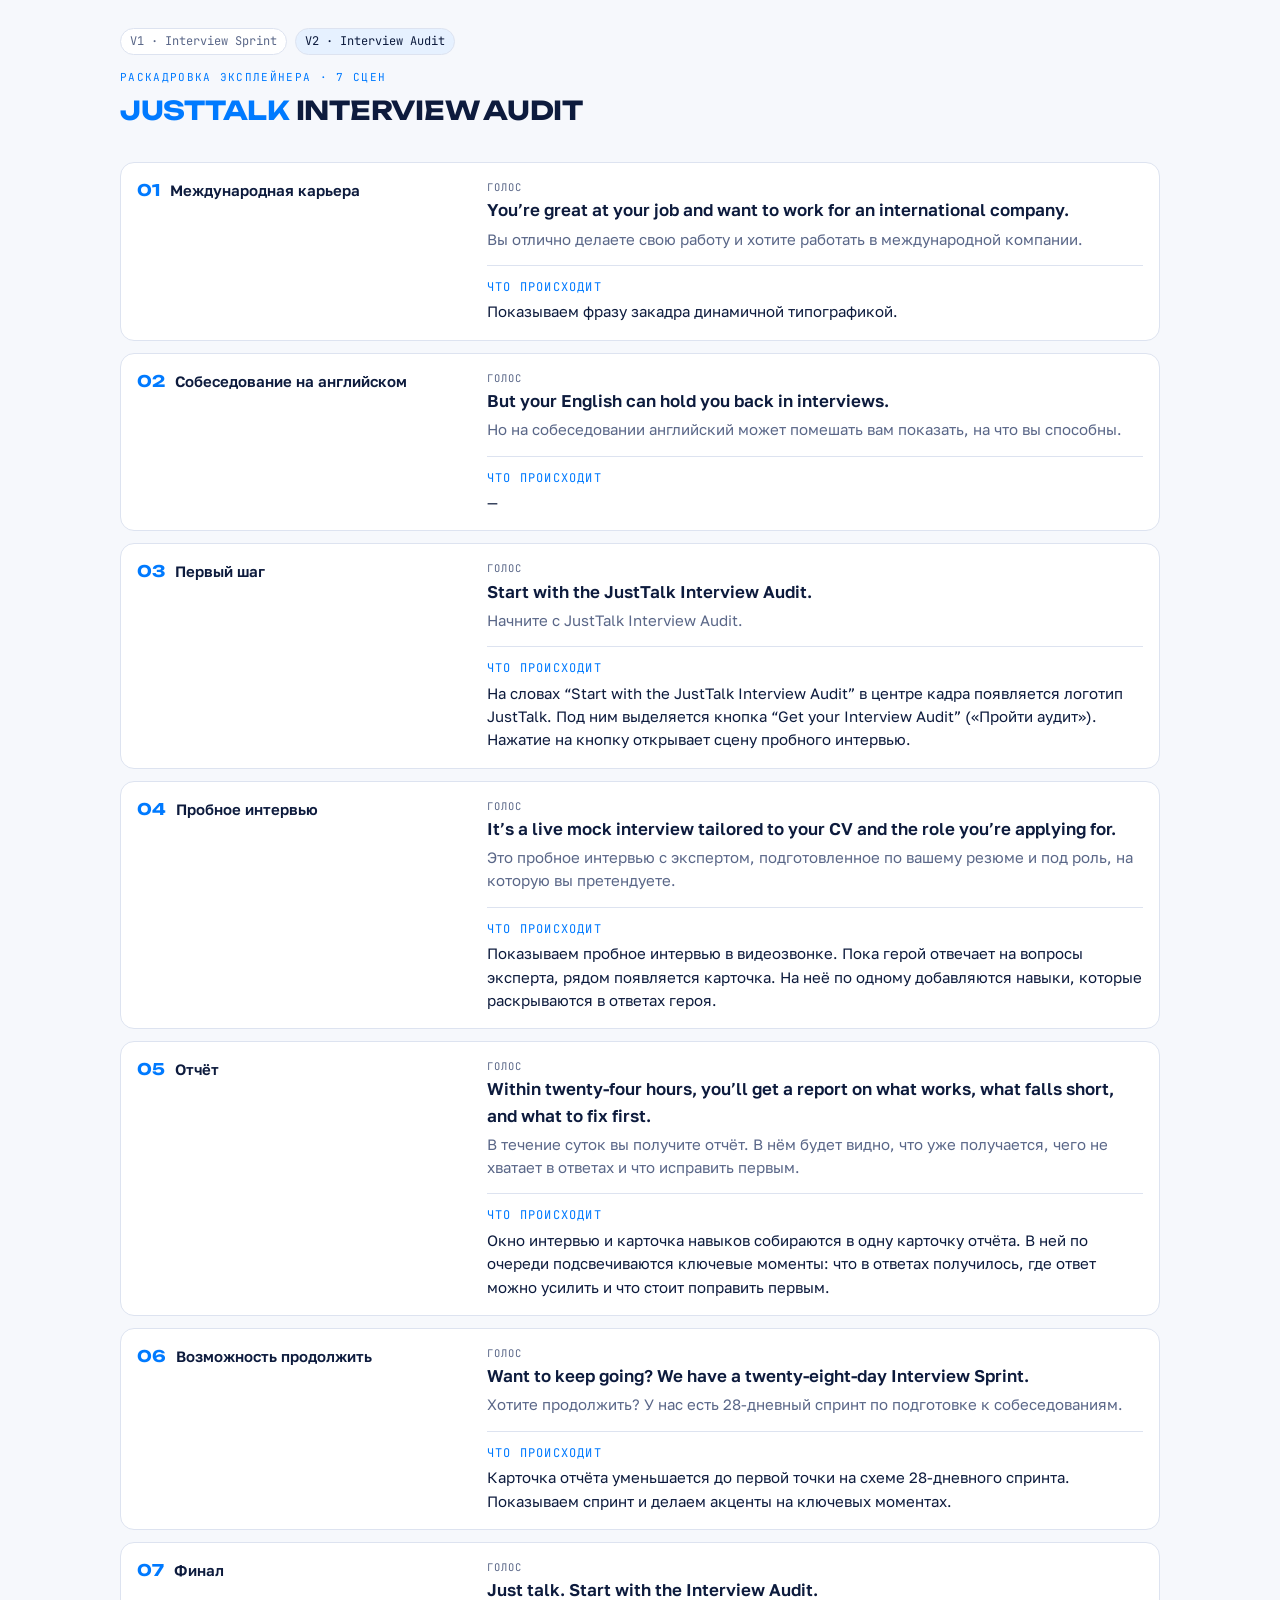
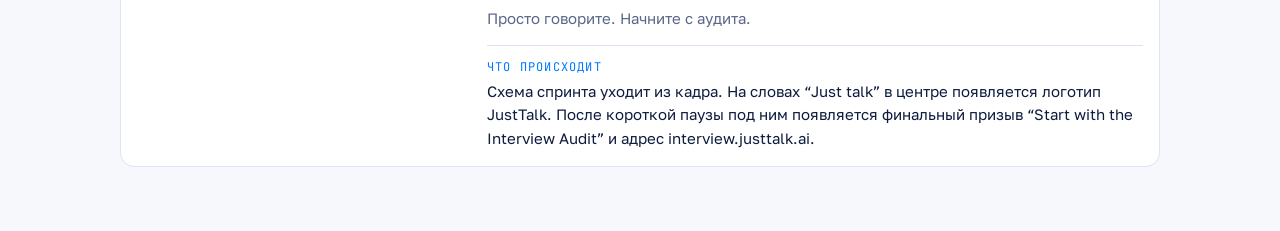
==== commit 5c377d66: "Show the seven-scene count in the V2 header" ====
--- a/v2/index.html
+++ b/v2/index.html
@@ -37,7 +37,7 @@
         <span class="chip" aria-current="page">V2 · Interview Audit</span>
       </nav>
       <div class="title">
-        <p class="eyebrow">Раскадровка эксплейнера</p>
+        <p class="eyebrow">Раскадровка эксплейнера · 7 сцен</p>
         <h1><span class="accent">JUSTTALK</span> INTERVIEW AUDIT</h1>
       </div>
     </header>
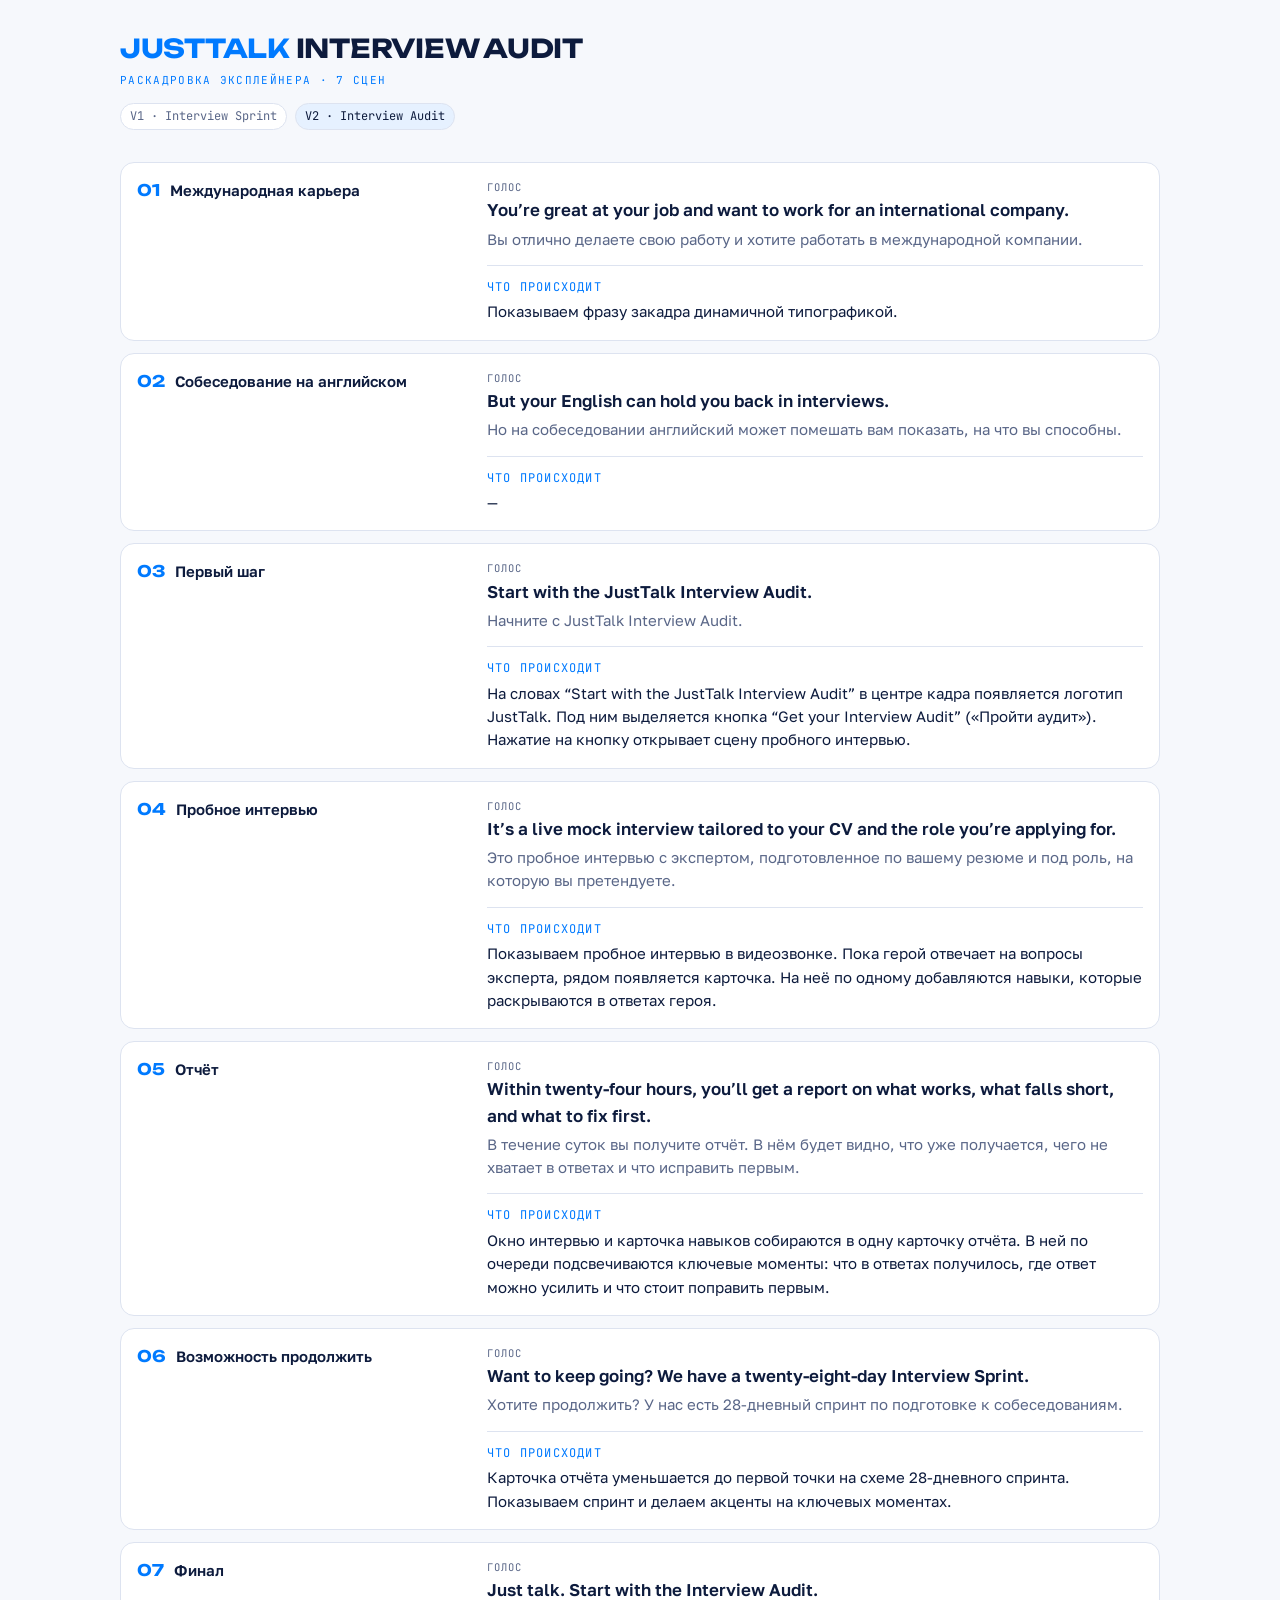
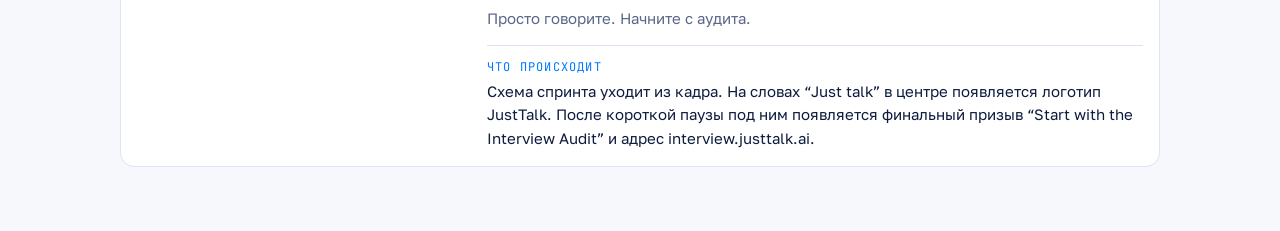
==== commit 95a1e1cf: "Put the Audit title at the top of V2" ====
--- a/v2/index.html
+++ b/v2/index.html
@@ -32,14 +32,14 @@
 <body>
   <div class="wrap">
     <header class="top">
+      <div class="title">
+        <h1><span class="accent">JUSTTALK</span> INTERVIEW AUDIT</h1>
+        <p class="eyebrow">Раскадровка эксплейнера · 7 сцен</p>
+      </div>
       <nav class="versions" aria-label="Версии раскадровки">
         <a class="chip" href="../index.html">V1 · Interview Sprint</a>
         <span class="chip" aria-current="page">V2 · Interview Audit</span>
       </nav>
-      <div class="title">
-        <p class="eyebrow">Раскадровка эксплейнера · 7 сцен</p>
-        <h1><span class="accent">JUSTTALK</span> INTERVIEW AUDIT</h1>
-      </div>
     </header>
 
     <main class="scenes" aria-label="Сцены и закадровый текст">
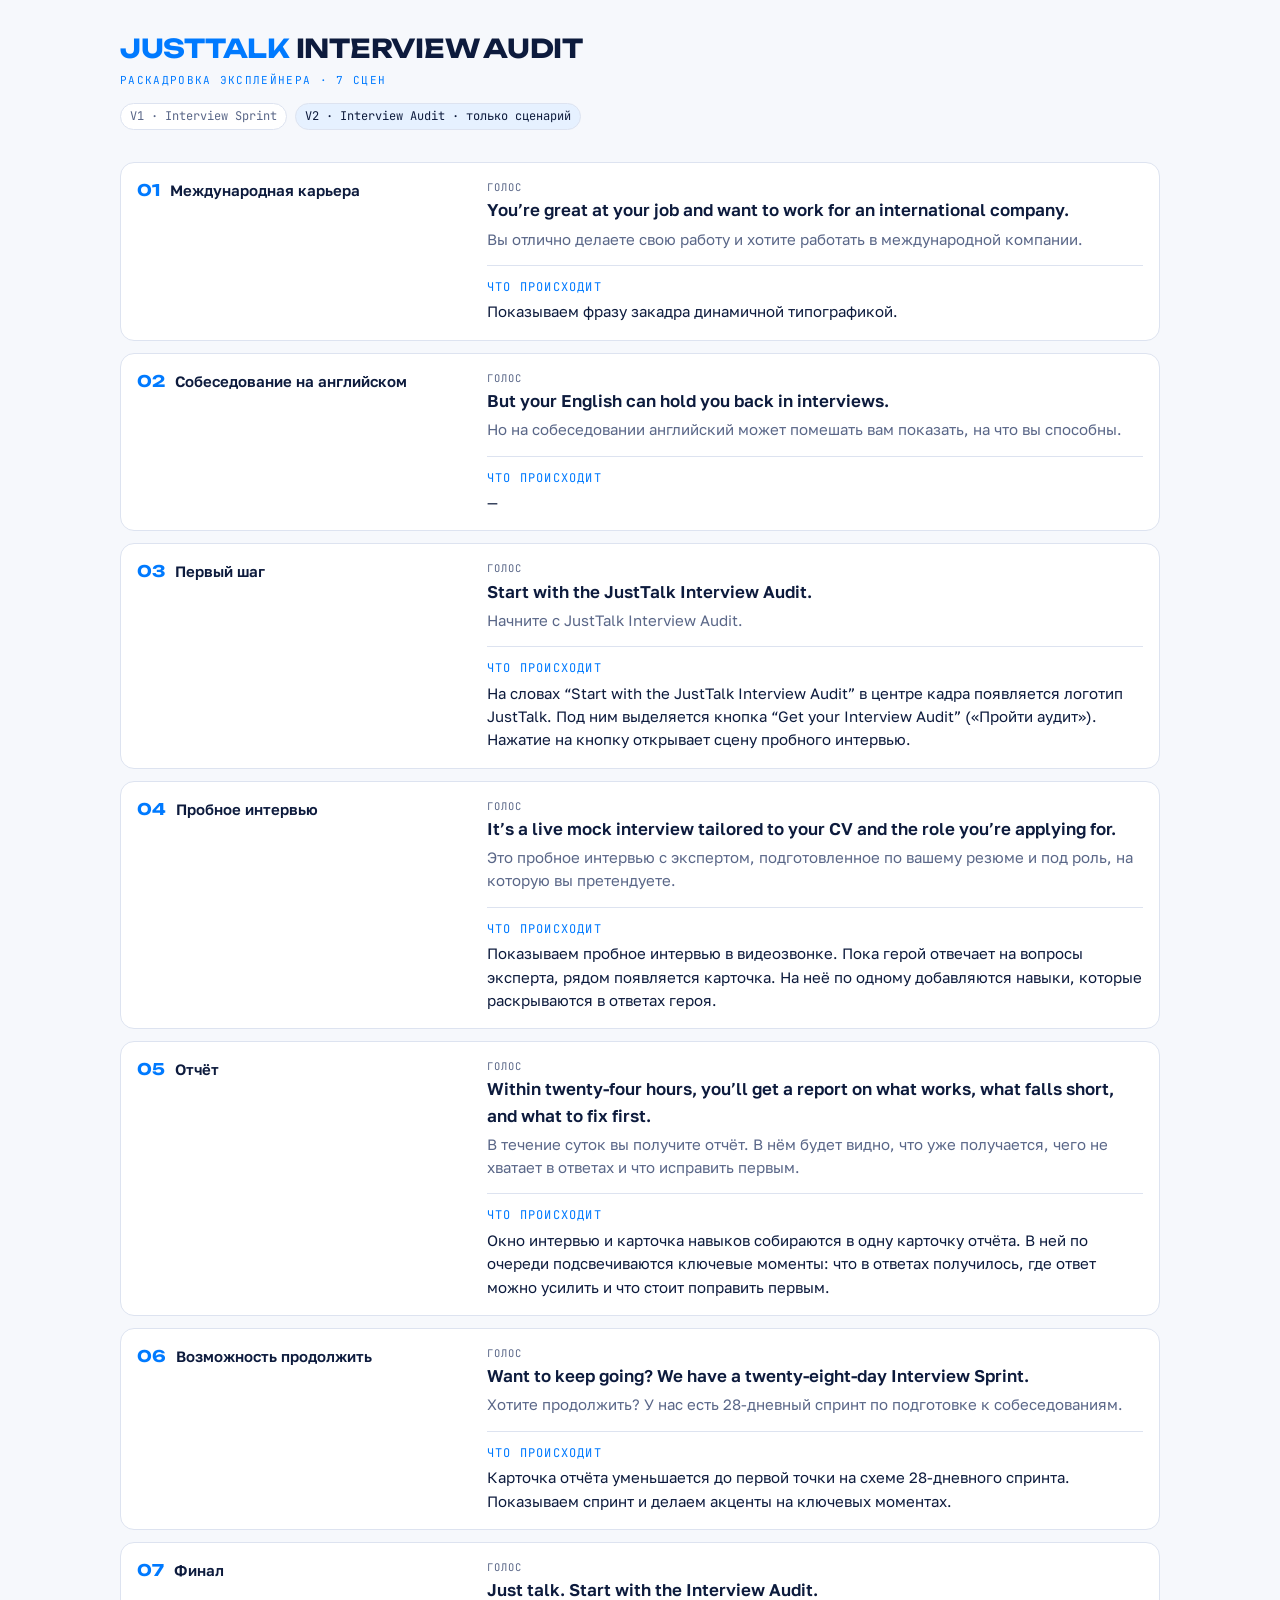
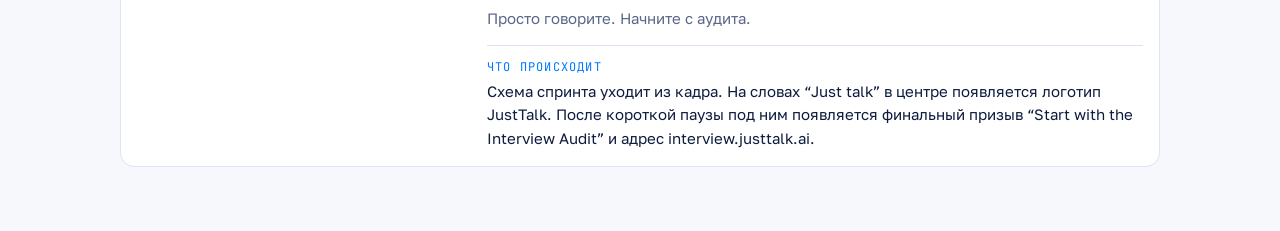
==== commit 66d7e146: "Label the Audit V2 as script only" ====
--- a/v2/index.html
+++ b/v2/index.html
@@ -38,7 +38,7 @@
       </div>
       <nav class="versions" aria-label="Версии раскадровки">
         <a class="chip" href="../index.html">V1 · Interview Sprint</a>
-        <span class="chip" aria-current="page">V2 · Interview Audit</span>
+        <span class="chip" aria-current="page">V2 · Interview Audit · только сценарий</span>
       </nav>
     </header>
 
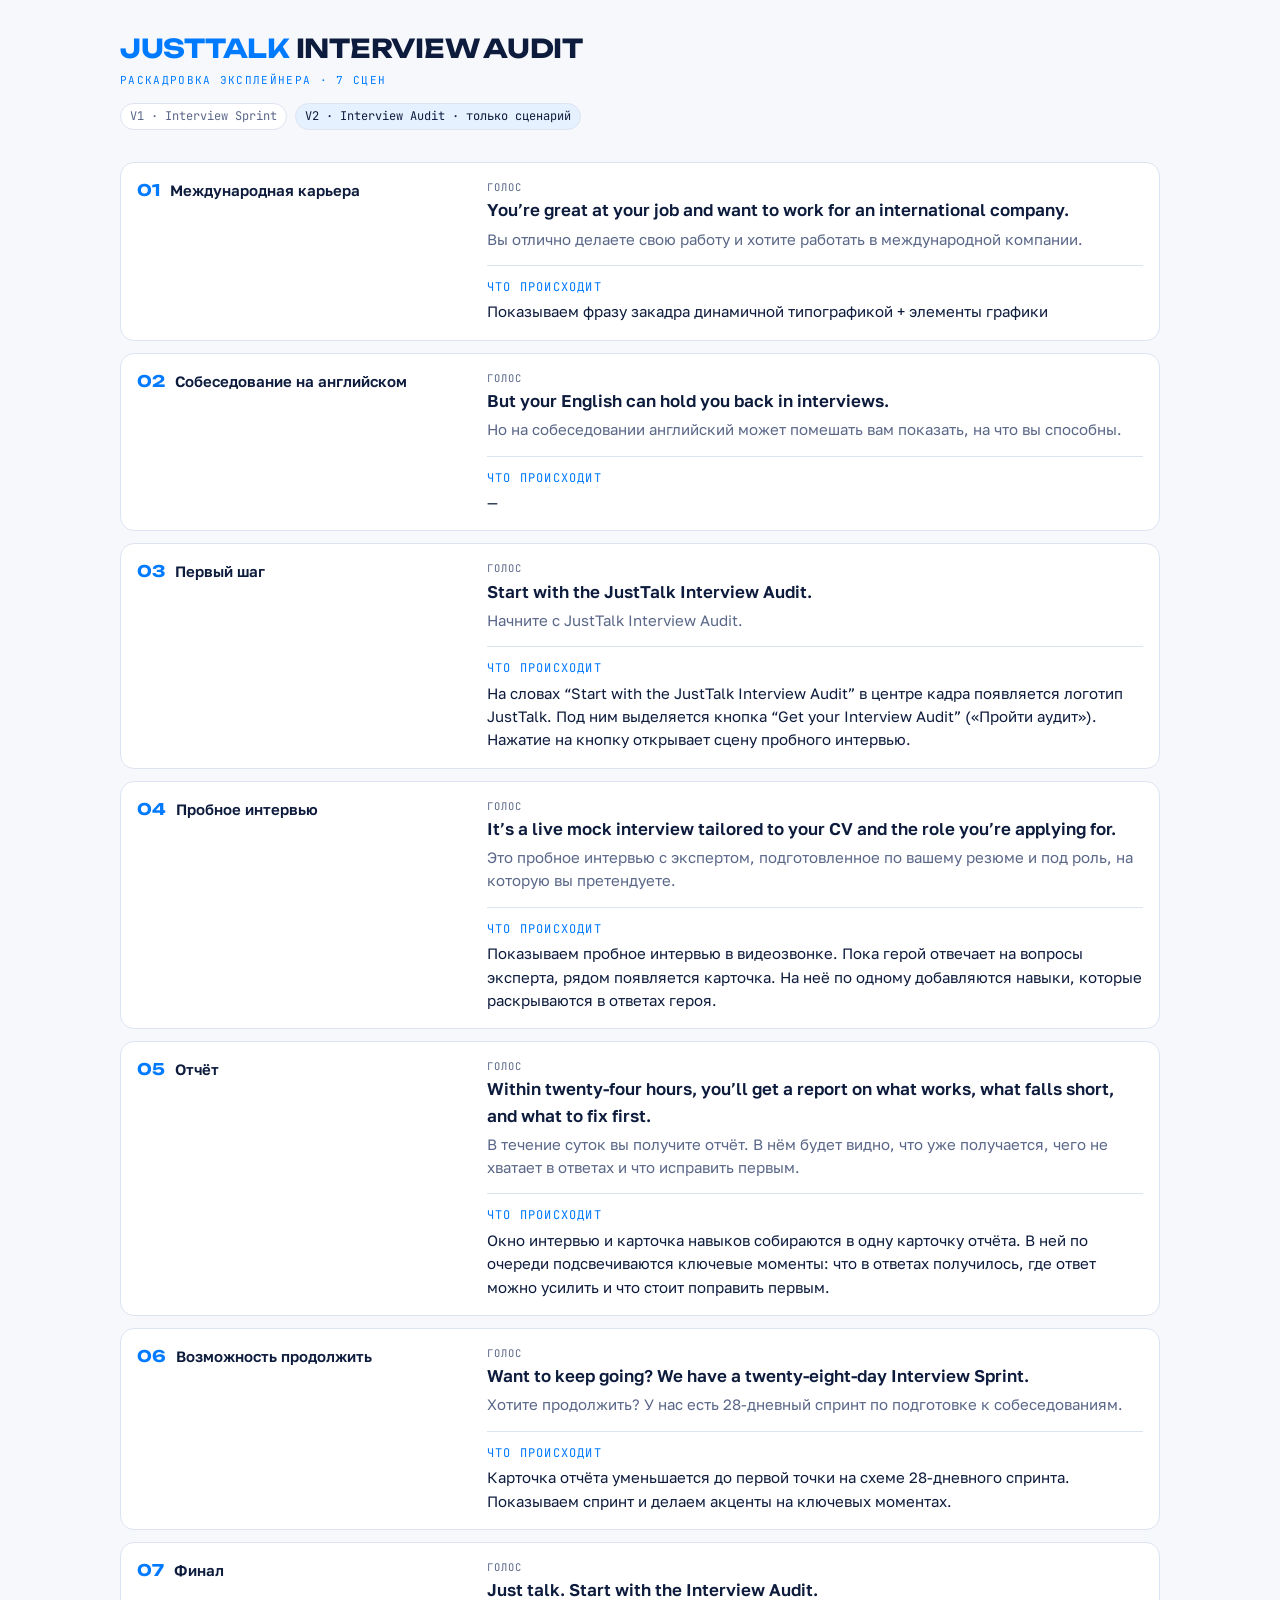
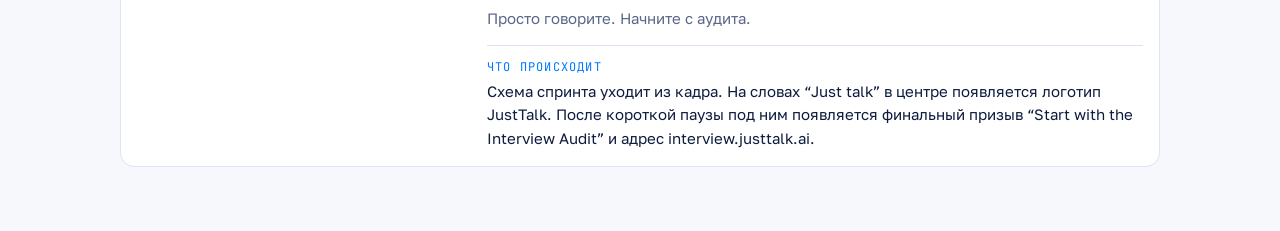
==== commit e95be689: "Mention graphic elements in the opening scene" ====
--- a/v2/index.html
+++ b/v2/index.html
@@ -51,7 +51,7 @@
           <p class="ru">Вы отлично делаете свою работу и хотите работать в международной компании.</p>
           <div class="action">
             <p class="lbl">Что происходит</p>
-            <p>Показываем фразу закадра динамичной типографикой.</p>
+            <p>Показываем фразу закадра динамичной типографикой + элементы графики</p>
           </div>
         </div>
       </article>
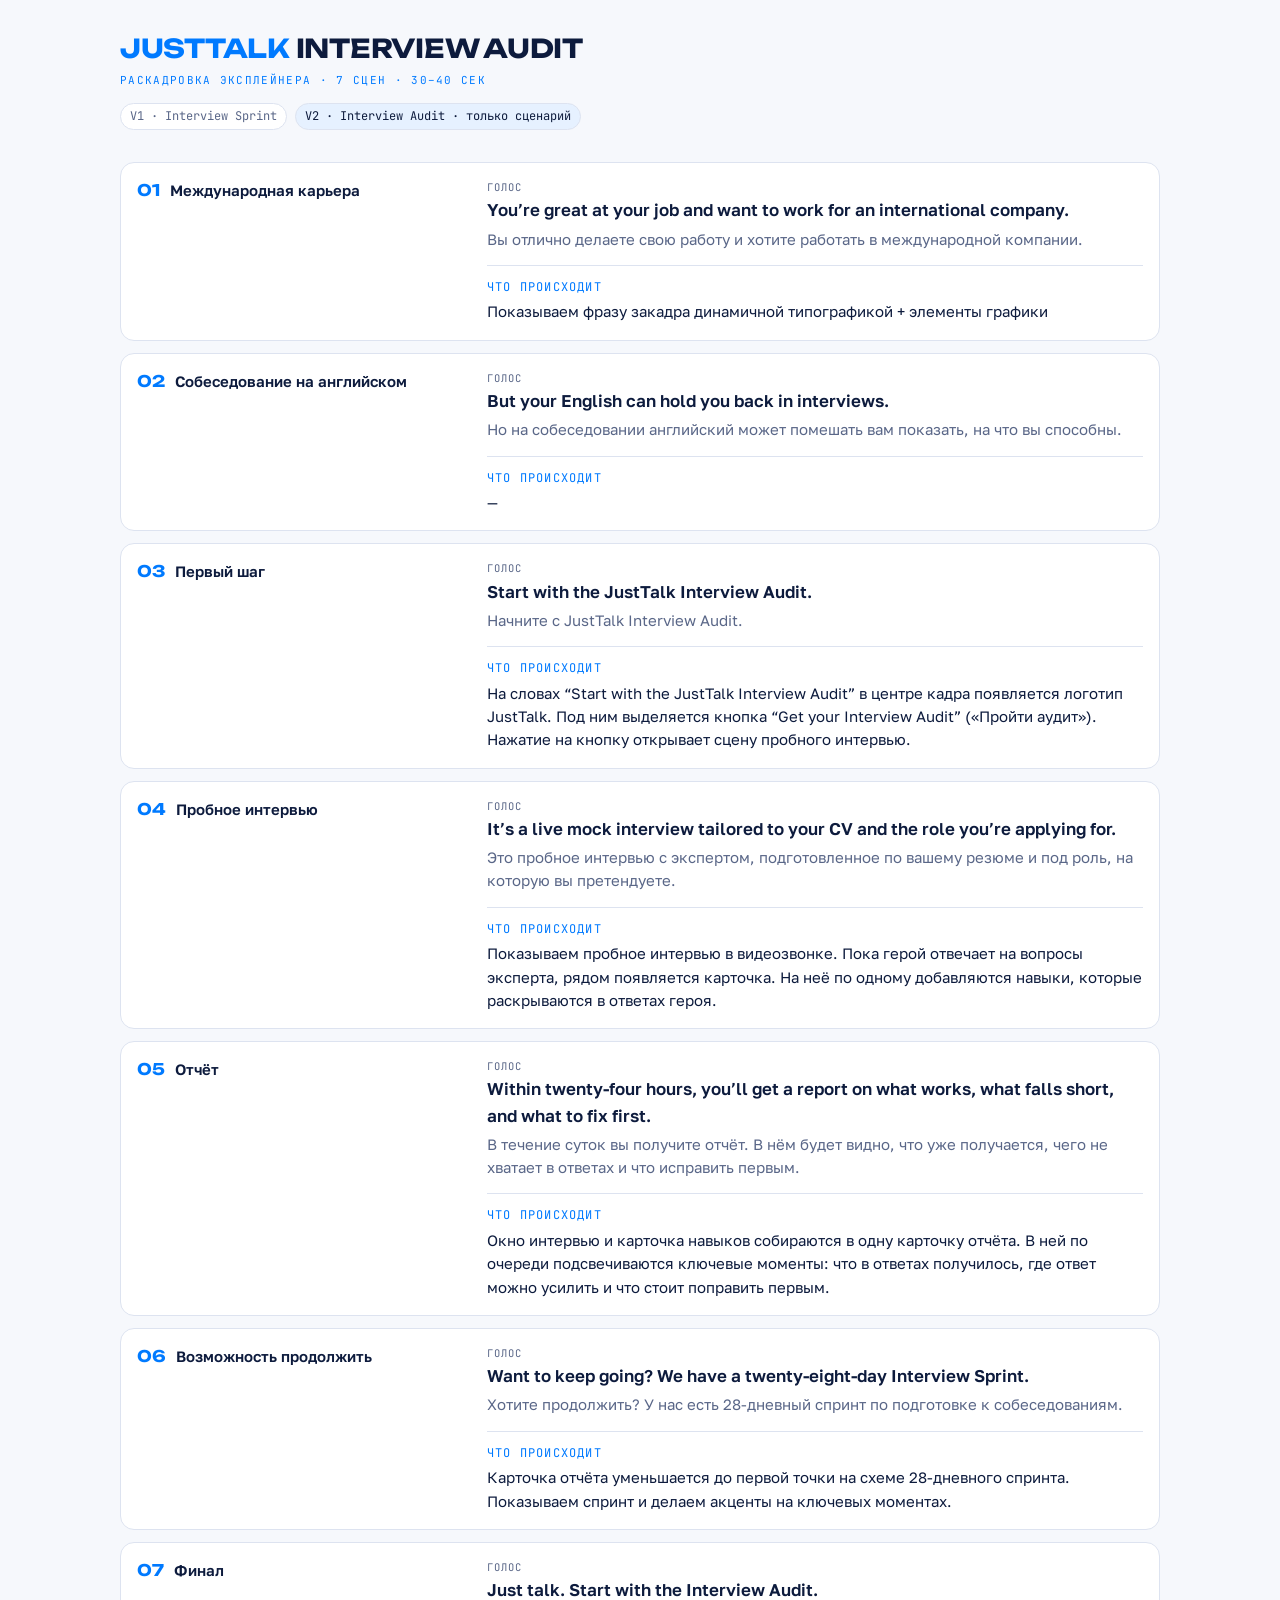
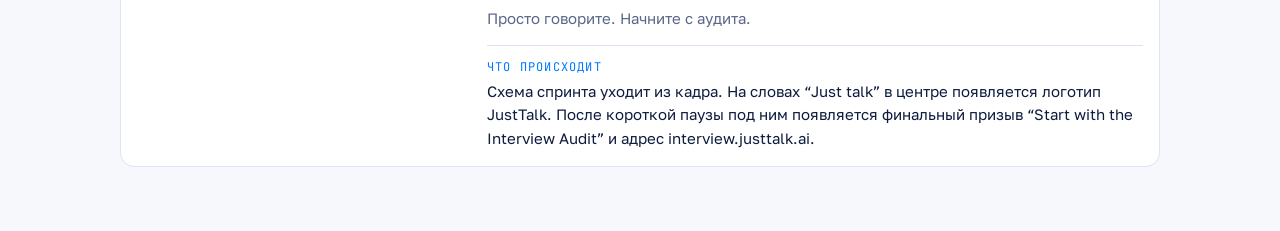
==== commit 81680e25: "Add the estimated runtime to the Audit storyboard" ====
--- a/v2/index.html
+++ b/v2/index.html
@@ -34,7 +34,7 @@
     <header class="top">
       <div class="title">
         <h1><span class="accent">JUSTTALK</span> INTERVIEW AUDIT</h1>
-        <p class="eyebrow">Раскадровка эксплейнера · 7 сцен</p>
+        <p class="eyebrow">Раскадровка эксплейнера · 7 сцен · 30–40 сек</p>
       </div>
       <nav class="versions" aria-label="Версии раскадровки">
         <a class="chip" href="../index.html">V1 · Interview Sprint</a>
